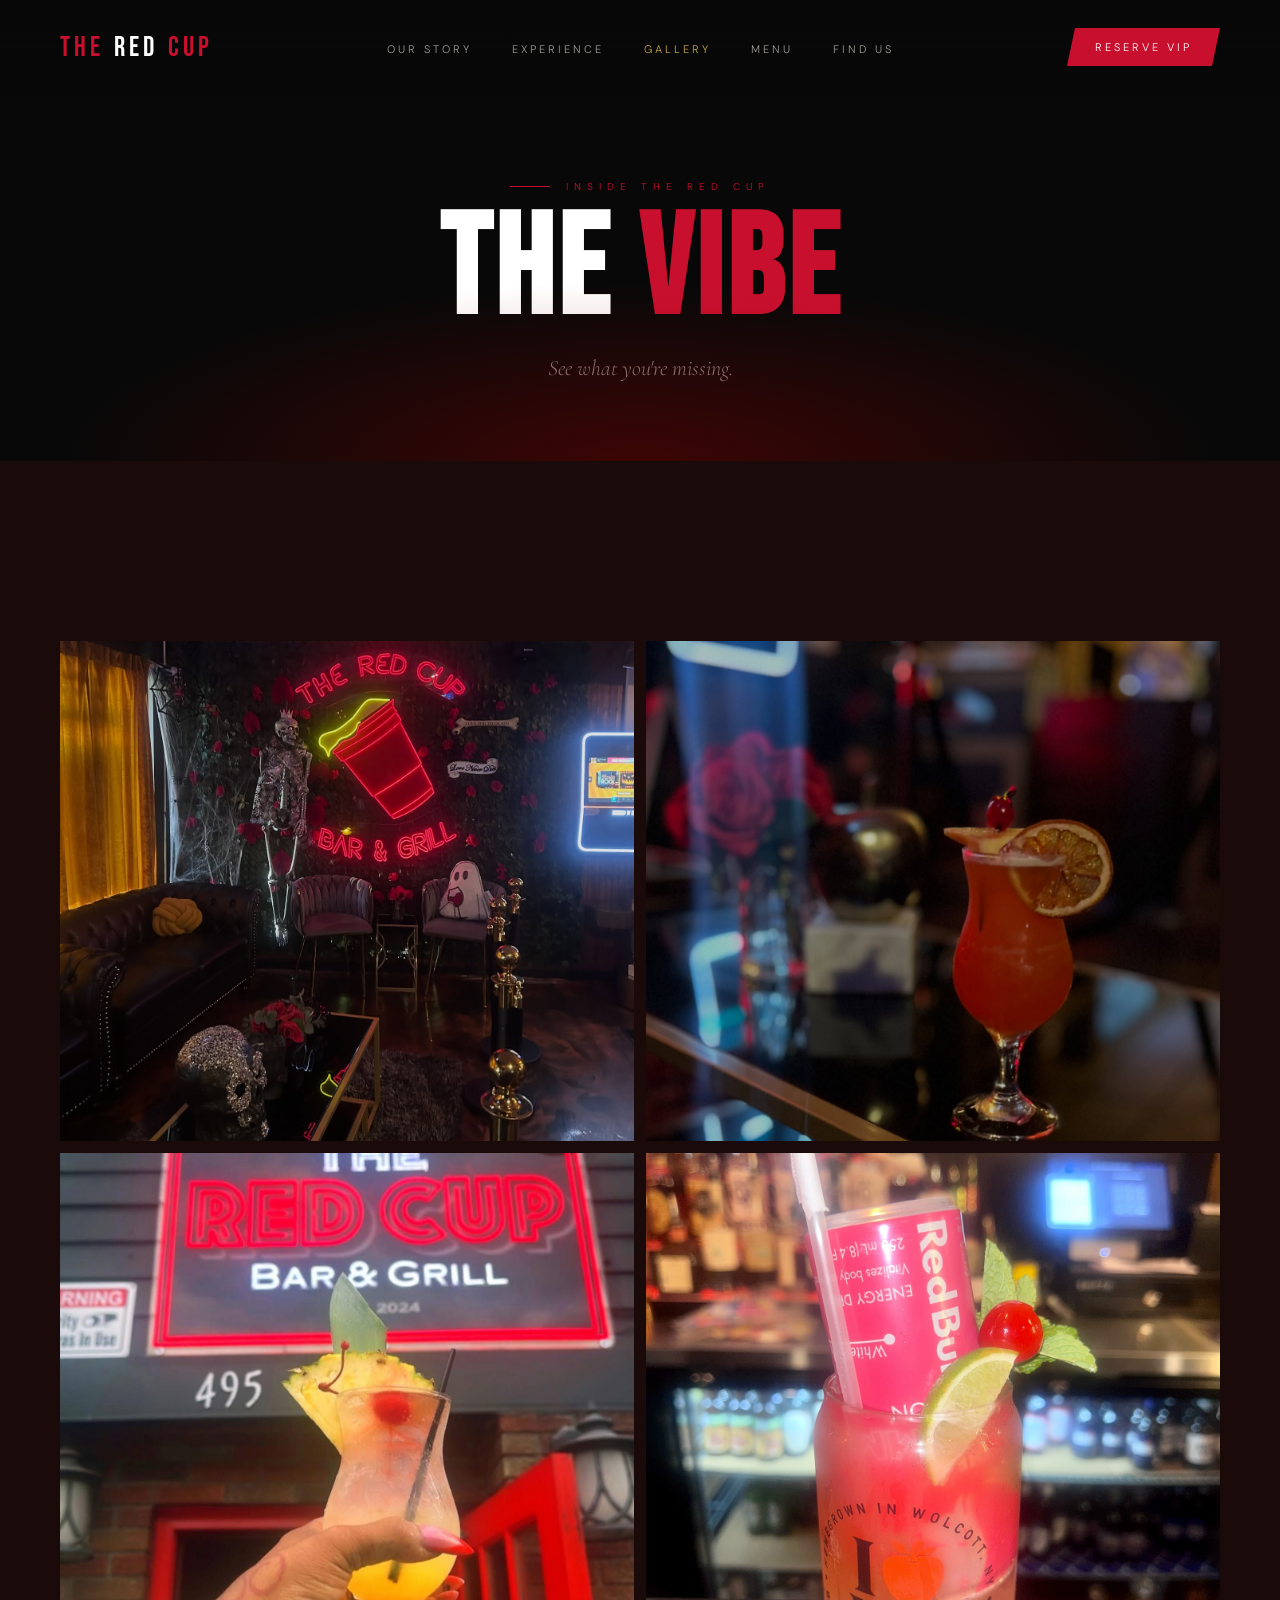
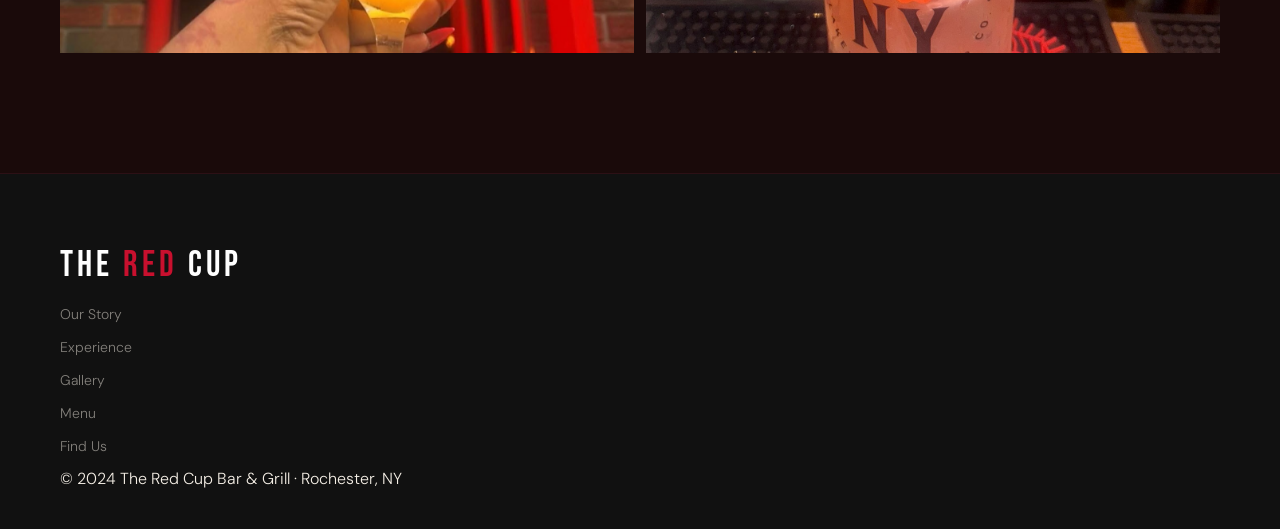
==== gallery.html @ a8fda17f "Move gallery to its own page (gallery.html) Removes gallery section from homepage, creates gallery.h" ====
<!DOCTYPE html>
<html lang="en">
<head>
  <meta charset="UTF-8" />
  <meta name="viewport" content="width=device-width, initial-scale=1.0"/>
  <title>The Red Cup — Gallery</title>
  <link rel="preconnect" href="https://fonts.googleapis.com">
  <link rel="preconnect" href="https://fonts.gstatic.com" crossorigin>
  <link href="https://fonts.googleapis.com/css2?family=Playfair+Display:ital,wght@0,400;0,700;0,900;1,400;1,700&family=Cormorant+Garamond:ital,wght@0,300;0,400;0,600;1,300;1,400&family=Bebas+Neue&family=DM+Sans:wght@300;400;500&display=swap" rel="stylesheet">
  <link rel="stylesheet" href="styles.css">
</head>
<body>

  <!-- NAV -->
  <nav id="navbar">
    <a href="index.html" class="nav-logo"><span>THE</span> RED <span>CUP</span></a>
    <ul class="nav-links">
      <li><a href="index.html#about">Our Story</a></li>
      <li><a href="index.html#experience">Experience</a></li>
      <li><a href="gallery.html" class="active">Gallery</a></li>
      <li><a href="menu.html">Menu</a></li>
      <li><a href="index.html#location">Find Us</a></li>
    </ul>
    <a href="#" class="nav-cta" onclick="openModal(); return false;">Reserve VIP</a>
  </nav>

  <!-- GALLERY HERO -->
  <section class="menu-page-hero">
    <p class="section-label" style="justify-content:center; margin-bottom:16px;">Inside The Red Cup</p>
    <h1 class="menu-page-title">THE <span>VIBE</span></h1>
    <p class="menu-page-sub">See what you're missing.</p>
  </section>

  <!-- GALLERY -->
  <section class="section gallery-section">
    <div class="gallery-inner">
      <div class="collage">
        <div><img src="redcup1.jpg" alt="The Red Cup interior"></div>
        <div><img src="redcup 2.jpg" alt="Signature cocktail"></div>
        <div><img src="redcup3.jpg" alt="The Red Cup outside"></div>
        <div><img src="redcup4.jpg" alt="Signature drink"></div>
      </div>
    </div>
  </section>

  <!-- FOOTER -->
  <footer class="footer">
    <div class="footer-inner">
      <div class="footer-logo">THE <span>RED</span> CUP</div>
      <ul class="footer-links">
        <li><a href="index.html#about">Our Story</a></li>
        <li><a href="index.html#experience">Experience</a></li>
        <li><a href="gallery.html">Gallery</a></li>
        <li><a href="menu.html">Menu</a></li>
        <li><a href="index.html#location">Find Us</a></li>
      </ul>
      <p class="footer-copy">© 2024 The Red Cup Bar & Grill · Rochester, NY</p>
    </div>
  </footer>

  <script src="script.js"></script>
</body>
</html>
---- styles.css ----
/* =============================================
   THE RED CUP — styles.css
   ============================================= */

:root {
  --red: #C8102E;
  --red-deep: #8B0000;
  --red-glow: #FF2244;
  --gold: #C9A84C;
  --gold-light: #F0D080;
  --cream: #F5EFE6;
  --black: #080808;
  --charcoal: #111111;
  --dark: #1A0A0A;
  --muted: #6B5555;
  --white: #FFFFFF;
}

*, *::before, *::after { margin: 0; padding: 0; box-sizing: border-box; }
html { scroll-behavior: smooth; }

body {
  background: var(--black);
  color: var(--cream);
  font-family: 'DM Sans', sans-serif;
  font-weight: 300;
  overflow-x: hidden;
  cursor: auto;
}

/* ── NAV ── */
nav {
  position: fixed; top: 0; left: 0; right: 0; z-index: 100;
  display: flex; align-items: center; justify-content: space-between;
  padding: 28px 60px;
  background: linear-gradient(to bottom, rgba(8,8,8,0.95), transparent);
  transition: padding 0.4s, background 0.4s;
}
nav.scrolled {
  padding: 18px 60px;
  background: rgba(8,8,8,0.97);
  border-bottom: 1px solid rgba(200,16,46,0.15);
  backdrop-filter: blur(12px);
}
.nav-logo {
  font-family: 'Bebas Neue', sans-serif;
  font-size: 28px; letter-spacing: 4px;
  color: var(--white); text-decoration: none;
  display: flex; align-items: center; gap: 10px;
}
.nav-logo span { color: var(--red); }
.nav-links { display: flex; gap: 40px; list-style: none; }
.nav-links a {
  font-family: 'DM Sans', sans-serif;
  font-size: 11px; letter-spacing: 3px; text-transform: uppercase;
  color: rgba(245,239,230,0.65);
  text-decoration: none; transition: color 0.3s;
}
.nav-links a:hover,
.nav-links a.active { color: var(--gold); }
.nav-cta {
  background: var(--red); color: white;
  font-family: 'DM Sans', sans-serif;
  font-size: 11px; letter-spacing: 3px; text-transform: uppercase;
  padding: 12px 28px; border: none; cursor: pointer; text-decoration: none;
  transition: background 0.3s, box-shadow 0.3s;
  clip-path: polygon(8px 0%, 100% 0%, calc(100% - 8px) 100%, 0% 100%);
}
.nav-cta:hover {
  background: var(--red-glow);
  box-shadow: 0 0 30px rgba(200,16,46,0.5);
}

/* ── BUTTONS ── */
.btn-primary {
  background: var(--red); color: white;
  font-family: 'DM Sans', sans-serif;
  font-size: 11px; letter-spacing: 4px; text-transform: uppercase;
  padding: 18px 48px; border: none; cursor: pointer; text-decoration: none;
  display: inline-block; transition: all 0.3s;
  clip-path: polygon(10px 0%, 100% 0%, calc(100% - 10px) 100%, 0% 100%);
  position: relative; overflow: hidden;
}
.btn-primary::before {
  content: '';
  position: absolute; inset: 0;
  background: linear-gradient(135deg, transparent 40%, rgba(255,255,255,0.15) 50%, transparent 60%);
  transform: translateX(-100%); transition: transform 0.5s;
}
.btn-primary:hover::before { transform: translateX(100%); }
.btn-primary:hover {
  background: var(--red-glow);
  box-shadow: 0 0 40px rgba(200,16,46,0.6), 0 0 80px rgba(200,16,46,0.2);
}
.btn-outline {
  background: transparent; color: var(--cream);
  font-family: 'DM Sans', sans-serif;
  font-size: 11px; letter-spacing: 4px; text-transform: uppercase;
  padding: 17px 48px; border: 1px solid rgba(245,239,230,0.3);
  cursor: pointer; text-decoration: none; display: inline-block;
  transition: all 0.3s;
  clip-path: polygon(10px 0%, 100% 0%, calc(100% - 10px) 100%, 0% 100%);
}
.btn-outline:hover { border-color: var(--gold); color: var(--gold); }

/* ── SECTION BASE ── */
.section { padding: 120px 60px; position: relative; }

.section-label {
  font-size: 10px; letter-spacing: 6px; text-transform: uppercase;
  color: var(--red); margin-bottom: 20px;
  display: flex; align-items: center; gap: 16px;
}
.section-label::before {
  content: ''; display: block;
  width: 40px; height: 1px; background: var(--red);
}
.section-header { text-align: center; margin-bottom: 70px; }
.section-title {
  font-family: 'Bebas Neue', sans-serif;
  font-size: clamp(48px, 6vw, 80px);
  letter-spacing: 3px; color: var(--white);
}
.section-title span { color: var(--red); }
.section-sub {
  font-family: 'Cormorant Garamond', serif;
  font-size: 18px; font-style: italic;
  color: rgba(245,239,230,0.5); margin-top: 12px;
}

/* ── VIBE STRIP ── */
.vibe-strip { background: var(--red); padding: 16px 0; overflow: hidden; }
.vibe-strip-inner {
  display: flex; gap: 60px;
  animation: marquee 20s linear infinite;
  width: max-content;
}
@keyframes marquee {
  from { transform: translateX(0); }
  to   { transform: translateX(-50%); }
}
.vibe-strip-item {
  font-family: 'Bebas Neue', sans-serif;
  font-size: 14px; letter-spacing: 4px;
  color: rgba(255,255,255,0.9); white-space: nowrap;
  display: flex; align-items: center; gap: 24px;
}
.vibe-strip-item::before { content: '✦'; color: rgba(255,255,255,0.4); font-size: 10px; }

/* ── HERO ── */
.hero {
  position: relative; height: 100vh; min-height: 700px;
  display: flex; align-items: center; justify-content: center;
  overflow: hidden; background: var(--black);
}
.hero-bg {
  position: absolute; inset: 0;
  background:
    radial-gradient(ellipse 80% 60% at 50% 110%, rgba(139,0,0,0.45) 0%, transparent 65%),
    radial-gradient(ellipse 40% 40% at 80% 20%, rgba(200,16,46,0.08) 0%, transparent 60%),
    radial-gradient(ellipse 60% 80% at 20% 80%, rgba(200,16,46,0.06) 0%, transparent 60%);
}
.hero-grain {
  position: absolute; inset: 0;
  background-image: url("data:image/svg+xml,%3Csvg viewBox='0 0 256 256' xmlns='http://www.w3.org/2000/svg'%3E%3Cfilter id='noise'%3E%3CfeTurbulence type='fractalNoise' baseFrequency='0.9' numOctaves='4' stitchTiles='stitch'/%3E%3C/filter%3E%3Crect width='100%25' height='100%25' filter='url(%23noise)' opacity='0.04'/%3E%3C/svg%3E");
  opacity: 0.4; pointer-events: none;
}
.hero-lines {
  position: absolute; inset: 0; pointer-events: none;
  background-image: repeating-linear-gradient(
    0deg, transparent, transparent 60px,
    rgba(200,16,46,0.03) 60px, rgba(200,16,46,0.03) 61px
  );
}
.hero-content {
  position: relative; z-index: 2; text-align: center; padding: 0 20px;
  animation: heroFadeIn 1.6s ease forwards;
}
@keyframes heroFadeIn {
  from { opacity: 0; transform: translateY(30px); }
  to   { opacity: 1; transform: translateY(0); }
}
.hero-eyebrow {
  font-family: 'DM Sans', sans-serif;
  font-size: 11px; letter-spacing: 6px; text-transform: uppercase;
  color: var(--gold); margin-bottom: 24px;
  animation: fadeSlideUp 1s ease 0.3s both;
}
@keyframes fadeSlideUp {
  from { opacity: 0; transform: translateY(20px); }
  to   { opacity: 1; transform: translateY(0); }
}
.hero-title {
  font-family: 'Bebas Neue', sans-serif;
  font-size: clamp(90px, 16vw, 200px);
  letter-spacing: 2px; line-height: 0.88; color: var(--white);
  animation: fadeSlideUp 1s ease 0.5s both;
}
.hero-title .red-word { color: var(--red); }
.hero-subtitle {
  font-family: 'Cormorant Garamond', serif;
  font-size: clamp(16px, 2.5vw, 22px);
  font-style: italic; font-weight: 300;
  color: rgba(245,239,230,0.6); margin-top: 28px; letter-spacing: 1px;
  animation: fadeSlideUp 1s ease 0.7s both;
}
.hero-ctas {
  display: flex; gap: 20px; justify-content: center; align-items: center;
  margin-top: 52px; animation: fadeSlideUp 1s ease 0.9s both;
}
.hero-scroll-hint {
  position: absolute; bottom: 40px; left: 50%; transform: translateX(-50%);
  display: flex; flex-direction: column; align-items: center; gap: 10px;
  animation: fadeSlideUp 1s ease 1.2s both;
}
.scroll-line {
  width: 1px; height: 60px;
  background: linear-gradient(to bottom, rgba(200,16,46,0.8), transparent);
  animation: scrollPulse 2s ease-in-out infinite;
}
@keyframes scrollPulse {
  0%, 100% { opacity: 0.4; transform: scaleY(1); }
  50%       { opacity: 1;   transform: scaleY(1.2); }
}
.scroll-text { font-size: 9px; letter-spacing: 4px; text-transform: uppercase; color: rgba(200,16,46,0.7); }
.glow-pulse { animation: glowPulse 4s ease-in-out infinite; }
@keyframes glowPulse {
  0%, 100% { text-shadow: none; }
  50%       { text-shadow: 0 0 40px rgba(200,16,46,0.8), 0 0 80px rgba(200,16,46,0.3); }
}

/* ── ABOUT ── */
.about {
  display: grid; grid-template-columns: 1fr 1fr;
  gap: 80px; align-items: center;
  max-width: 1200px; margin: 0 auto;
}
.about-heading {
  font-family: 'Playfair Display', serif;
  font-size: clamp(40px, 5vw, 62px); line-height: 1.1; font-weight: 400;
  color: var(--white); margin-bottom: 28px;
}
.about-heading em { font-style: italic; color: var(--gold); }
.about-body {
  font-family: 'Cormorant Garamond', serif;
  font-size: 20px; line-height: 1.75;
  color: rgba(245,239,230,0.7); font-weight: 300; margin-bottom: 20px;
}
.about-card {
  background: var(--dark); border: 1px solid rgba(200,16,46,0.2);
  padding: 60px 40px; position: relative; overflow: hidden;
}
.about-card::before {
  content: ''; position: absolute; top: 0; left: 0;
  width: 3px; height: 100%;
  background: linear-gradient(to bottom, var(--red), transparent);
}
.about-card::after {
  content: ''; position: absolute; bottom: 0; right: 0;
  width: 100px; height: 100px;
  background: radial-gradient(circle, rgba(200,16,46,0.15), transparent);
}
.big-quote {
  font-family: 'Playfair Display', serif;
  font-size: 120px; line-height: 1;
  color: rgba(200,16,46,0.12);
  position: absolute; top: 10px; right: 20px;
}
.about-quote-text {
  font-family: 'Cormorant Garamond', serif;
  font-size: 26px; font-style: italic; line-height: 1.6;
  color: var(--cream); position: relative; z-index: 1; margin-bottom: 28px;
}
.about-quote-attr { font-size: 11px; letter-spacing: 3px; text-transform: uppercase; color: var(--gold); }
.about-stats { display: flex; gap: 40px; margin-top: 50px; }
.stat { text-align: center; }
.stat-num { font-family: 'Bebas Neue', sans-serif; font-size: 52px; color: var(--red); line-height: 1; }
.stat-label { font-size: 10px; letter-spacing: 3px; text-transform: uppercase; color: rgba(245,239,230,0.45); margin-top: 6px; }

/* ── EXPERIENCES ── */
.experiences { background: var(--dark); }
.experiences-inner { max-width: 1200px; margin: 0 auto; }
.exp-grid { display: grid; grid-template-columns: repeat(3, 1fr); gap: 2px; }
.exp-card {
  position: relative; padding: 50px 36px;
  background: rgba(255,255,255,0.02); border: 1px solid rgba(200,16,46,0.08);
  overflow: hidden; transition: background 0.4s, border-color 0.4s;
}
.exp-card:hover { background: rgba(200,16,46,0.06); border-color: rgba(200,16,46,0.3); }
.exp-card::before {
  content: ''; position: absolute; top: 0; left: 0; right: 0; height: 2px;
  background: linear-gradient(90deg, transparent, var(--red), transparent);
  transform: scaleX(0); transition: transform 0.5s;
}
.exp-card:hover::before { transform: scaleX(1); }
.exp-icon { font-size: 36px; margin-bottom: 24px; display: block; }
.exp-title { font-family: 'Playfair Display', serif; font-size: 26px; font-weight: 700; color: var(--white); margin-bottom: 14px; }
.exp-desc { font-family: 'Cormorant Garamond', serif; font-size: 18px; line-height: 1.7; color: rgba(245,239,230,0.6); font-weight: 300; }
.exp-tag {
  display: inline-block; margin-top: 20px;
  font-size: 10px; letter-spacing: 3px; text-transform: uppercase;
  color: var(--gold); border: 1px solid rgba(201,168,76,0.3); padding: 6px 14px;
}

/* ── VIP ── */
.vip-section { position: relative; overflow: hidden; background: var(--black); padding: 140px 60px; }
.vip-section::before {
  content: ''; position: absolute; inset: 0;
  background: radial-gradient(ellipse 70% 70% at 50% 50%, rgba(139,0,0,0.3) 0%, transparent 70%);
}
.vip-inner { position: relative; z-index: 2; max-width: 800px; margin: 0 auto; text-align: center; }
.vip-badge {
  display: inline-block;
  background: linear-gradient(135deg, var(--gold), var(--gold-light), var(--gold));
  color: var(--black); font-family: 'Bebas Neue', sans-serif;
  font-size: 12px; letter-spacing: 5px; padding: 8px 24px; margin-bottom: 36px;
}
.vip-title { font-family: 'Playfair Display', serif; font-size: clamp(46px, 6vw, 72px); line-height: 1.1; font-weight: 900; color: var(--white); margin-bottom: 24px; }
.vip-title em { font-style: italic; color: var(--gold); }
.vip-body { font-family: 'Cormorant Garamond', serif; font-size: 20px; line-height: 1.75; color: rgba(245,239,230,0.65); margin-bottom: 50px; }
.vip-perks { display: grid; grid-template-columns: repeat(2, 1fr); gap: 16px; margin-bottom: 52px; text-align: left; }
.vip-perk { display: flex; align-items: center; gap: 14px; padding: 16px 20px; background: rgba(200,16,46,0.06); border: 1px solid rgba(200,16,46,0.15); }
.vip-perk-dot { width: 6px; height: 6px; background: var(--red); border-radius: 50%; flex-shrink: 0; }
.vip-perk-text { font-size: 13px; letter-spacing: 1px; color: rgba(245,239,230,0.75); }

/* ── REVIEWS ── */
.reviews { background: var(--charcoal); }
.reviews-inner { max-width: 1100px; margin: 0 auto; }
.reviews-grid { display: grid; grid-template-columns: repeat(3, 1fr); gap: 24px; }
.review-card {
  background: var(--dark); padding: 36px 30px;
  border: 1px solid rgba(200,16,46,0.1); position: relative;
  transition: transform 0.3s, box-shadow 0.3s;
}
.review-card:hover { transform: translateY(-4px); box-shadow: 0 20px 60px rgba(200,16,46,0.12); }
.review-stars { color: var(--gold); font-size: 14px; letter-spacing: 2px; margin-bottom: 18px; }
.review-text { font-family: 'Cormorant Garamond', serif; font-size: 18px; font-style: italic; line-height: 1.7; color: rgba(245,239,230,0.8); margin-bottom: 24px; }
.review-author { font-size: 11px; letter-spacing: 2px; text-transform: uppercase; color: var(--gold); }
.review-card .quote-mark { position: absolute; top: 16px; right: 20px; font-family: 'Playfair Display', serif; font-size: 80px; line-height: 1; color: rgba(200,16,46,0.08); }

/* ── EVENTS ── */
.gallery-section { background: var(--dark); }
.gallery-inner { max-width: 1200px; margin: 0 auto; }
.collage {
  display: grid;
  grid-template-columns: 1fr 1fr;
  gap: 12px;
  margin-top: 60px;
}
.collage > div { overflow: hidden; }
.collage img {
  width: 100%;
  height: 500px;
  object-fit: cover;
  object-position: center;
  display: block;
  transition: transform 0.4s ease;
}
.collage > div:hover img { transform: scale(1.04); }
@media (max-width: 700px) {
  .collage { grid-template-columns: 1fr; }
  .collage img { height: 300px; }
}

/* ── LOCATION ── */
.location-section { background: var(--black); padding: 120px 60px; }
.location-inner { max-width: 1200px; margin: 0 auto; display: grid; grid-template-columns: 1fr 1fr; gap: 80px; align-items: start; }
.location-info-item { display: flex; gap: 20px; align-items: flex-start; margin-bottom: 36px; }
.location-info-icon { width: 44px; height: 44px; background: rgba(200,16,46,0.12); border: 1px solid rgba(200,16,46,0.25); display: flex; align-items: center; justify-content: center; font-size: 18px; flex-shrink: 0; }
.location-info-label { font-size: 10px; letter-spacing: 3px; text-transform: uppercase; color: var(--red); margin-bottom: 6px; }
.location-info-val { font-family: 'Cormorant Garamond', serif; font-size: 20px; color: rgba(245,239,230,0.8); }
.map-embed-wrapper { position: relative; overflow: hidden; border: 1px solid rgba(200,16,46,0.2); }
.map-embed-wrapper iframe { display: block; }
.map-overlay-label { position: absolute; bottom: 0; left: 0; right: 0; background: rgba(8,8,8,0.88); backdrop-filter: blur(8px); padding: 14px 20px; display: flex; align-items: center; gap: 12px; font-size: 13px; letter-spacing: 1px; color: rgba(245,239,230,0.7); border-top: 1px solid rgba(200,16,46,0.2); }
.map-directions-btn { margin-left: auto; font-size: 11px; letter-spacing: 2px; text-transform: uppercase; color: var(--red); text-decoration: none; padding: 6px 16px; border: 1px solid rgba(200,16,46,0.4); transition: background 0.3s, color 0.3s; }
.map-directions-btn:hover { background: var(--red); color: white; }

/* ── FOOD MENU PAGE ── */
.menu-page-hero {
  position: relative; padding: 180px 60px 80px;
  background: var(--black); overflow: hidden; text-align: center;
}
.menu-page-hero::before {
  content: ''; position: absolute; inset: 0;
  background: radial-gradient(ellipse 70% 60% at 50% 100%, rgba(139,0,0,0.4) 0%, transparent 65%);
}
.menu-page-hero-content { position: relative; z-index: 2; }
.menu-page-title {
  font-family: 'Bebas Neue', sans-serif;
  font-size: clamp(70px, 12vw, 140px); letter-spacing: 4px; line-height: 0.9;
  color: var(--white);
}
.menu-page-title span { color: var(--red); }
.menu-page-sub {
  font-family: 'Cormorant Garamond', serif;
  font-size: 22px; font-style: italic;
  color: rgba(245,239,230,0.55); margin-top: 20px;
}
.food-category { margin-bottom: 56px; }
.food-cat-label { display: flex; align-items: center; gap: 20px; margin-bottom: 28px; }
.food-cat-line { flex: 1; height: 1px; background: rgba(200,16,46,0.2); }
.food-cat-title { font-family: 'Bebas Neue', sans-serif; font-size: 18px; letter-spacing: 5px; color: var(--red); white-space: nowrap; }
.food-grid { display: grid; grid-template-columns: repeat(3, 1fr); gap: 12px; }
.food-card {
  background: rgba(255,255,255,0.025); border: 1px solid rgba(200,16,46,0.1);
  padding: 22px 24px; transition: background 0.3s, border-color 0.3s, transform 0.2s;
}
.food-card:hover { background: rgba(200,16,46,0.07); border-color: rgba(200,16,46,0.3); transform: translateY(-2px); }
.food-card-top { display: flex; justify-content: space-between; align-items: baseline; gap: 12px; margin-bottom: 8px; }
.food-name { font-family: 'Playfair Display', serif; font-size: 18px; font-weight: 700; color: var(--white); }
.food-price { font-family: 'Bebas Neue', sans-serif; font-size: 22px; color: var(--red); white-space: nowrap; }
.food-detail { font-family: 'Cormorant Garamond', serif; font-size: 15px; font-style: italic; color: rgba(245,239,230,0.5); }
.food-card-wings { grid-column: 1 / -1; padding: 28px 32px; }
.food-card-sampler { background: rgba(200,16,46,0.07); border-color: rgba(200,16,46,0.25); }
.food-card-sampler .food-name { color: var(--gold); }
.wings-sauces { display: flex; flex-wrap: wrap; gap: 10px; margin-top: 4px; }
.sauce-tag { font-size: 11px; letter-spacing: 2px; text-transform: uppercase; padding: 6px 14px; border: 1px solid rgba(245,239,230,0.15); color: rgba(245,239,230,0.65); }
.sauce-tag-red { border-color: rgba(200,16,46,0.35); color: var(--red); }
.menu-notice { display: flex; align-items: flex-start; gap: 14px; margin-top: 48px; padding: 20px 24px; background: rgba(201,168,76,0.06); border: 1px solid rgba(201,168,76,0.2); border-left: 3px solid var(--gold); font-family: 'Cormorant Garamond', serif; font-size: 17px; font-style: italic; color: rgba(245,239,230,0.6); }
.menu-notice-icon { color: var(--gold); font-style: normal; font-size: 18px; flex-shrink: 0; }

/* ── FOOTER ── */
footer { background: var(--charcoal); border-top: 1px solid rgba(200,16,46,0.15); padding: 70px 60px 40px; }
.footer-inner { max-width: 1200px; margin: 0 auto; }
.footer-top { display: grid; grid-template-columns: 1.5fr 1fr 1fr 1fr; gap: 60px; padding-bottom: 50px; border-bottom: 1px solid rgba(255,255,255,0.06); }
.footer-logo { font-family: 'Bebas Neue', sans-serif; font-size: 36px; letter-spacing: 4px; color: var(--white); margin-bottom: 16px; }
.footer-logo span { color: var(--red); }
.footer-tagline { font-family: 'Cormorant Garamond', serif; font-size: 17px; font-style: italic; color: rgba(245,239,230,0.4); line-height: 1.6; }
.footer-col-title { font-size: 10px; letter-spacing: 4px; text-transform: uppercase; color: var(--gold); margin-bottom: 20px; }
.footer-links { list-style: none; }
.footer-links li { margin-bottom: 12px; }
.footer-links a { font-size: 14px; color: rgba(245,239,230,0.5); text-decoration: none; transition: color 0.3s; }
.footer-links a:hover { color: var(--cream); }
.footer-social { display: flex; gap: 14px; margin-top: 24px; }
.social-btn { width: 38px; height: 38px; background: rgba(200,16,46,0.1); border: 1px solid rgba(200,16,46,0.2); display: flex; align-items: center; justify-content: center; font-size: 15px; cursor: pointer; transition: all 0.3s; text-decoration: none; color: var(--cream); }
.social-btn:hover { background: var(--red); border-color: var(--red); }
.footer-bottom { display: flex; justify-content: space-between; align-items: center; padding-top: 30px; font-size: 11px; color: rgba(245,239,230,0.25); letter-spacing: 1px; }

/* ── BOOKING MODAL ── */
.modal-overlay { display: none; position: fixed; inset: 0; z-index: 1000; background: rgba(8,8,8,0.92); backdrop-filter: blur(8px); align-items: center; justify-content: center; }
.modal-overlay.open { display: flex; }
.modal { background: var(--dark); border: 1px solid rgba(200,16,46,0.25); padding: 60px 50px; width: 100%; max-width: 520px; position: relative; animation: modalIn 0.4s ease; }
@keyframes modalIn { from { opacity: 0; transform: scale(0.94) translateY(20px); } to { opacity: 1; transform: scale(1) translateY(0); } }
.modal-close { position: absolute; top: 20px; right: 24px; background: none; border: none; cursor: pointer; font-size: 22px; color: rgba(245,239,230,0.4); transition: color 0.3s; }
.modal-close:hover { color: var(--red); }
.modal-title { font-family: 'Playfair Display', serif; font-size: 36px; font-weight: 900; color: var(--white); margin-bottom: 8px; }
.modal-sub { font-family: 'Cormorant Garamond', serif; font-style: italic; font-size: 17px; color: rgba(245,239,230,0.5); margin-bottom: 36px; }
.form-group { margin-bottom: 20px; }
.form-label { font-size: 10px; letter-spacing: 3px; text-transform: uppercase; color: var(--red); margin-bottom: 8px; display: block; }
.form-input { width: 100%; padding: 14px 16px; background: rgba(255,255,255,0.04); border: 1px solid rgba(200,16,46,0.2); color: var(--cream); font-family: 'DM Sans', sans-serif; font-size: 14px; outline: none; transition: border-color 0.3s; }
.form-input:focus { border-color: var(--red); }
.form-row { display: grid; grid-template-columns: 1fr 1fr; gap: 16px; }
.form-submit { width: 100%; padding: 18px; background: var(--red); color: white; border: none; cursor: pointer; font-family: 'DM Sans', sans-serif; font-size: 11px; letter-spacing: 4px; text-transform: uppercase; margin-top: 12px; transition: background 0.3s, box-shadow 0.3s; }
.form-submit:hover { background: var(--red-glow); box-shadow: 0 0 30px rgba(200,16,46,0.5); }
select.form-input option { background: var(--dark); color: var(--cream); }

/* ── RESPONSIVE ── */
@media (max-width: 900px) {
  nav { padding: 20px 28px; }
  nav.scrolled { padding: 14px 28px; }
  .nav-links { display: none; }
  .section { padding: 80px 28px; }
  .menu-page-hero { padding: 140px 28px 60px; }
  .about { grid-template-columns: 1fr; gap: 48px; }
  .exp-grid { grid-template-columns: 1fr; }
  .reviews-grid { grid-template-columns: 1fr; }
  .vip-perks { grid-template-columns: 1fr; }
  .location-inner { grid-template-columns: 1fr; }
  .footer-top { grid-template-columns: 1fr 1fr; gap: 40px; }
  .hero-ctas { flex-direction: column; gap: 14px; }
  .event-row { grid-template-columns: 80px 1fr; }
  .event-badge { display: none; }
  .food-grid { grid-template-columns: 1fr 1fr; }
  .food-card-wings { grid-column: 1 / -1; }
}
@media (max-width: 600px) {
  .food-grid { grid-template-columns: 1fr; }
  .footer-top { grid-template-columns: 1fr; }
}
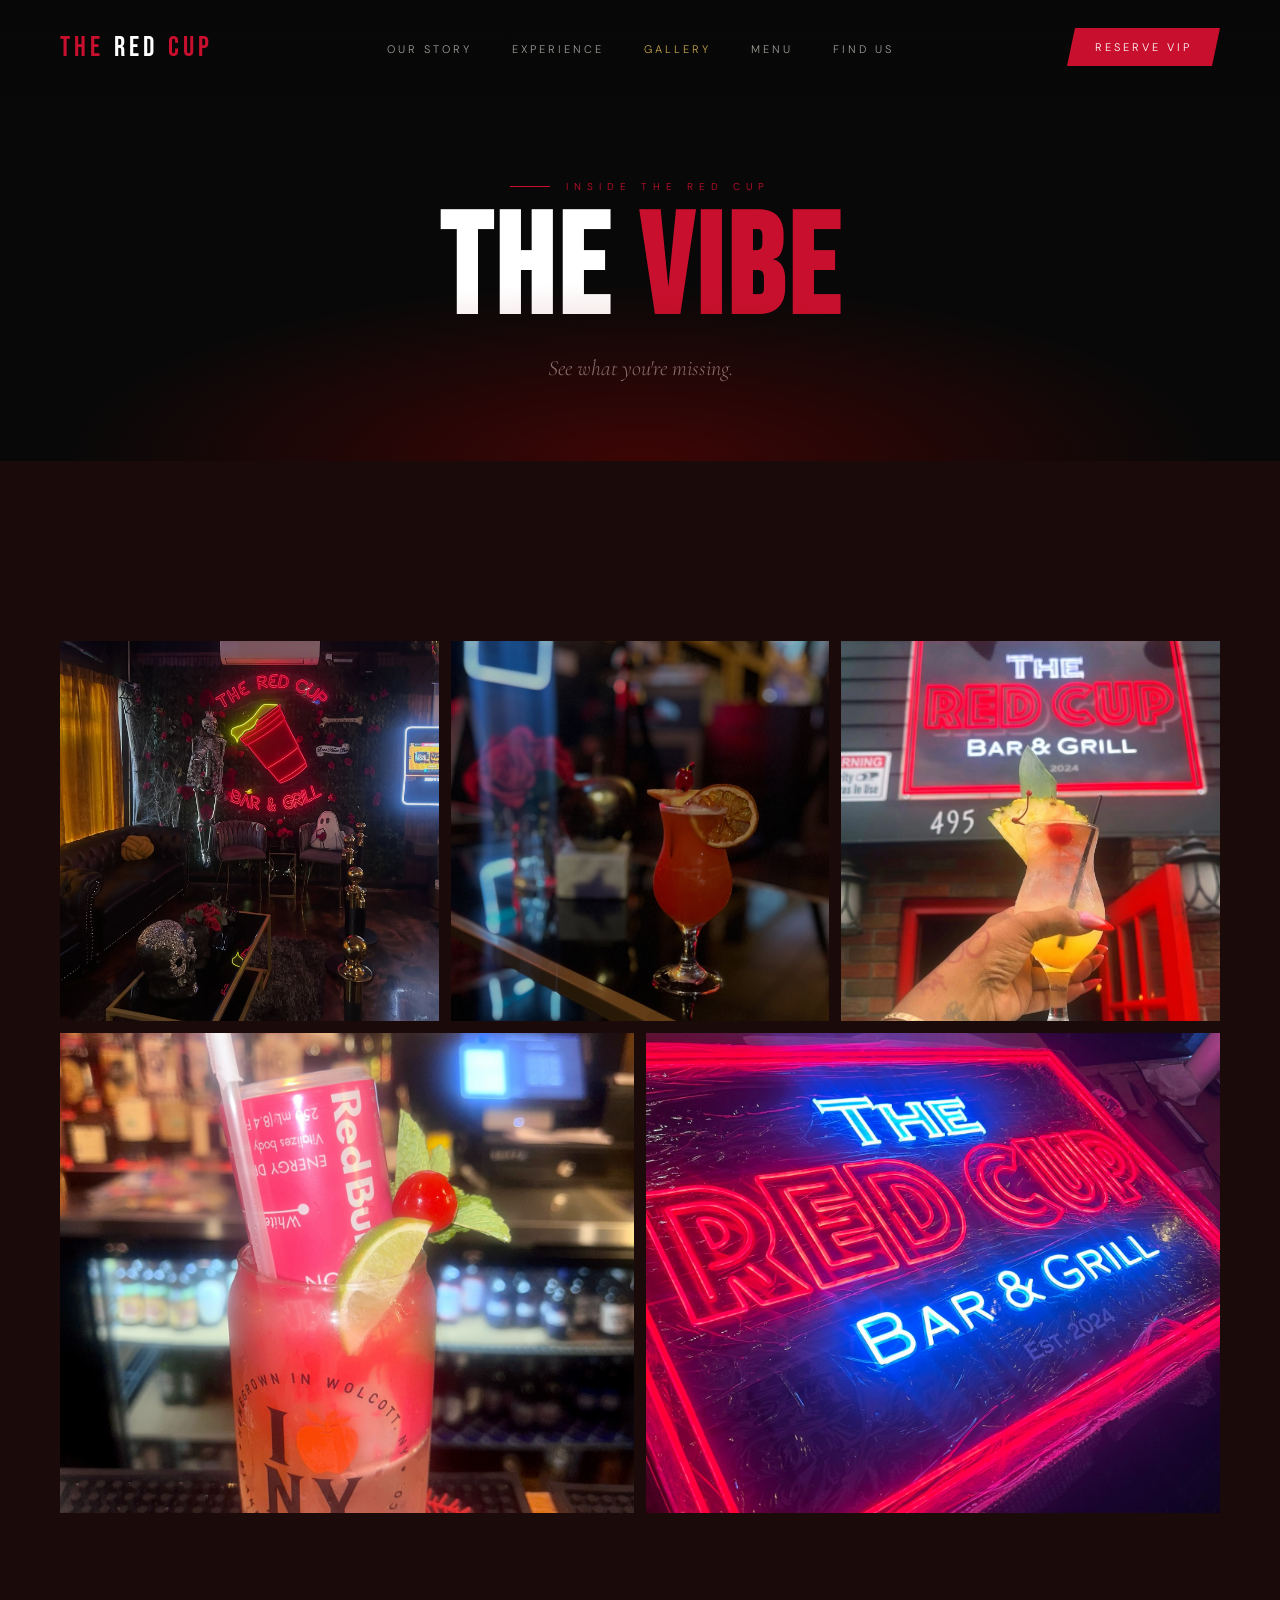
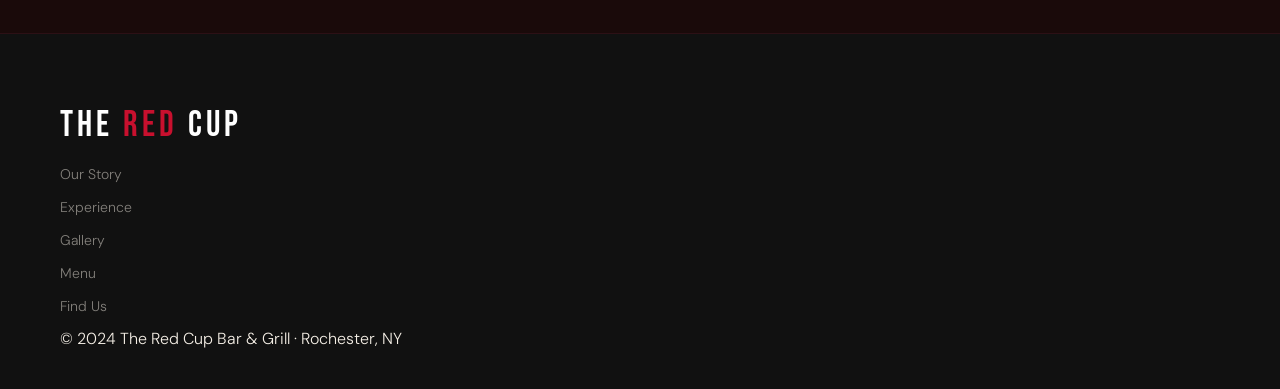
==== commit 910d5eae: "Add redcup5 to gallery, redesign layout as 3+2 rows 3 photos on top row, 2 on bottom row. Taller cel" ====
--- a/gallery.html
+++ b/gallery.html
@@ -22,7 +22,20 @@
       <li><a href="index.html#location">Find Us</a></li>
     </ul>
     <a href="#" class="nav-cta" onclick="openModal(); return false;">Reserve VIP</a>
+    <button class="nav-hamburger" id="hamburger" aria-label="Open menu">
+      <span></span><span></span><span></span>
+    </button>
   </nav>
+  <div class="nav-mobile-menu" id="mobileMenu">
+    <ul>
+      <li><a href="index.html#about" onclick="closeMobileMenu()">Our Story</a></li>
+      <li><a href="index.html#experience" onclick="closeMobileMenu()">Experience</a></li>
+      <li><a href="gallery.html" onclick="closeMobileMenu()">Gallery</a></li>
+      <li><a href="menu.html" onclick="closeMobileMenu()">Menu</a></li>
+      <li><a href="index.html#location" onclick="closeMobileMenu()">Find Us</a></li>
+      <li><a href="#" class="mobile-reserve" onclick="closeMobileMenu(); openModal(); return false;">Reserve VIP</a></li>
+    </ul>
+  </div>
 
   <!-- GALLERY HERO -->
   <section class="menu-page-hero">
@@ -35,10 +48,15 @@
   <section class="section gallery-section">
     <div class="gallery-inner">
       <div class="collage">
-        <div><img src="redcup1.jpg" alt="The Red Cup interior"></div>
-        <div><img src="redcup 2.jpg" alt="Signature cocktail"></div>
-        <div><img src="redcup3.jpg" alt="The Red Cup outside"></div>
-        <div><img src="redcup4.jpg" alt="Signature drink"></div>
+        <div class="collage-row-3">
+          <div><img src="redcup1.jpg" alt="The Red Cup interior"></div>
+          <div><img src="redcup 2.jpg" alt="Signature cocktail"></div>
+          <div><img src="redcup3.jpg" alt="The Red Cup outside"></div>
+        </div>
+        <div class="collage-row-2">
+          <div><img src="redcup4.jpg" alt="Signature drink"></div>
+          <div><img src="redcup5.jpg" alt="The Red Cup vibe"></div>
+        </div>
       </div>
     </div>
   </section>
--- a/styles.css
+++ b/styles.css
@@ -71,6 +71,47 @@
   box-shadow: 0 0 30px rgba(200,16,46,0.5);
 }
 
+/* ── MOBILE MENU (hamburger hidden on desktop) ── */
+.nav-hamburger { display: none; }
+.nav-mobile-menu { display: none; }
+
+@media (max-width: 768px) {
+  .nav-links, .nav-cta { display: none !important; }
+  nav { padding: 20px 24px; }
+  nav.scrolled { padding: 14px 24px; }
+  .nav-hamburger {
+    display: flex; flex-direction: column;
+    justify-content: center; gap: 5px;
+    background: none; border: none; cursor: pointer; padding: 4px;
+    z-index: 200;
+  }
+  .nav-hamburger span {
+    display: block; width: 24px; height: 2px;
+    background: var(--cream); border-radius: 2px;
+    transition: transform 0.3s, opacity 0.3s;
+  }
+  .nav-hamburger.open span:nth-child(1) { transform: translateY(7px) rotate(45deg); }
+  .nav-hamburger.open span:nth-child(2) { opacity: 0; }
+  .nav-hamburger.open span:nth-child(3) { transform: translateY(-7px) rotate(-45deg); }
+  .nav-mobile-menu.open {
+    display: flex; flex-direction: column;
+    align-items: center; justify-content: center;
+    position: fixed; inset: 0;
+    background: rgba(8,8,8,0.97);
+    z-index: 150;
+  }
+  .nav-mobile-menu ul { list-style: none; text-align: center; }
+  .nav-mobile-menu ul li { margin: 22px 0; }
+  .nav-mobile-menu ul li a {
+    font-family: 'Bebas Neue', sans-serif;
+    font-size: 34px; letter-spacing: 4px;
+    color: var(--cream); text-decoration: none;
+    transition: color 0.2s;
+  }
+  .nav-mobile-menu ul li a:hover { color: var(--red); }
+  .nav-mobile-menu .mobile-reserve { color: var(--red) !important; }
+}
+
 /* ── BUTTONS ── */
 .btn-primary {
   background: var(--red); color: white;
@@ -338,28 +379,26 @@
 .review-author { font-size: 11px; letter-spacing: 2px; text-transform: uppercase; color: var(--gold); }
 .review-card .quote-mark { position: absolute; top: 16px; right: 20px; font-family: 'Playfair Display', serif; font-size: 80px; line-height: 1; color: rgba(200,16,46,0.08); }
 
-/* ── EVENTS ── */
+/* ── GALLERY ── */
 .gallery-section { background: var(--dark); }
-.gallery-inner { max-width: 1200px; margin: 0 auto; }
-.collage {
-  display: grid;
-  grid-template-columns: 1fr 1fr;
-  gap: 12px;
-  margin-top: 60px;
-}
-.collage > div { overflow: hidden; }
+.gallery-inner { max-width: 1300px; margin: 0 auto; }
+.collage { display: flex; flex-direction: column; gap: 12px; margin-top: 60px; }
+.collage-row-3 { display: grid; grid-template-columns: 1fr 1fr 1fr; gap: 12px; }
+.collage-row-2 { display: grid; grid-template-columns: 1fr 1fr; gap: 12px; }
+.collage-row-3 > div,
+.collage-row-2 > div { overflow: hidden; }
 .collage img {
-  width: 100%;
-  height: 500px;
-  object-fit: cover;
-  object-position: center;
-  display: block;
+  width: 100%; height: auto; display: block;
+  object-fit: cover; object-position: center;
   transition: transform 0.4s ease;
 }
-.collage > div:hover img { transform: scale(1.04); }
-@media (max-width: 700px) {
-  .collage { grid-template-columns: 1fr; }
-  .collage img { height: 300px; }
+.collage-row-3 img { height: 380px; }
+.collage-row-2 img { height: 480px; }
+.collage-row-3 > div:hover img,
+.collage-row-2 > div:hover img { transform: scale(1.03); }
+@media (max-width: 768px) {
+  .collage-row-3, .collage-row-2 { grid-template-columns: 1fr; }
+  .collage-row-3 img, .collage-row-2 img { height: 280px; }
 }
 
 /* ── LOCATION ── */
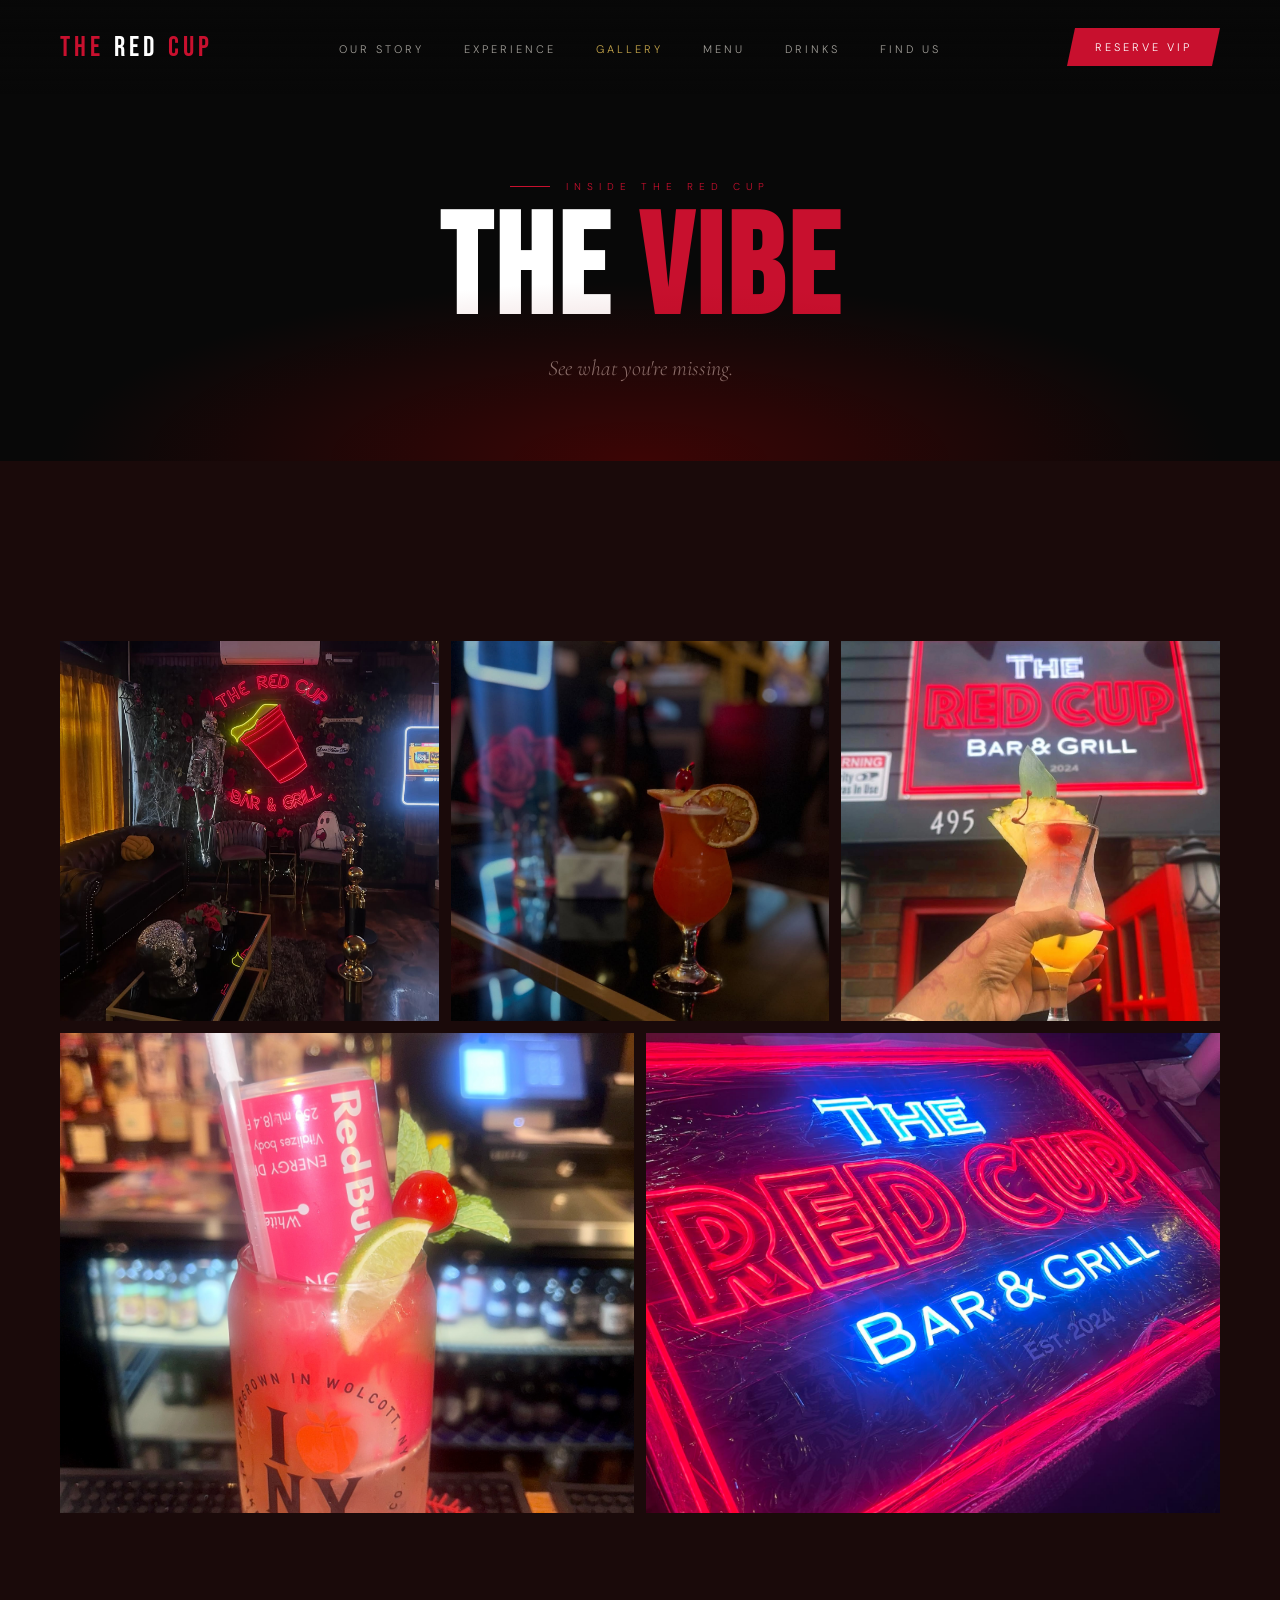
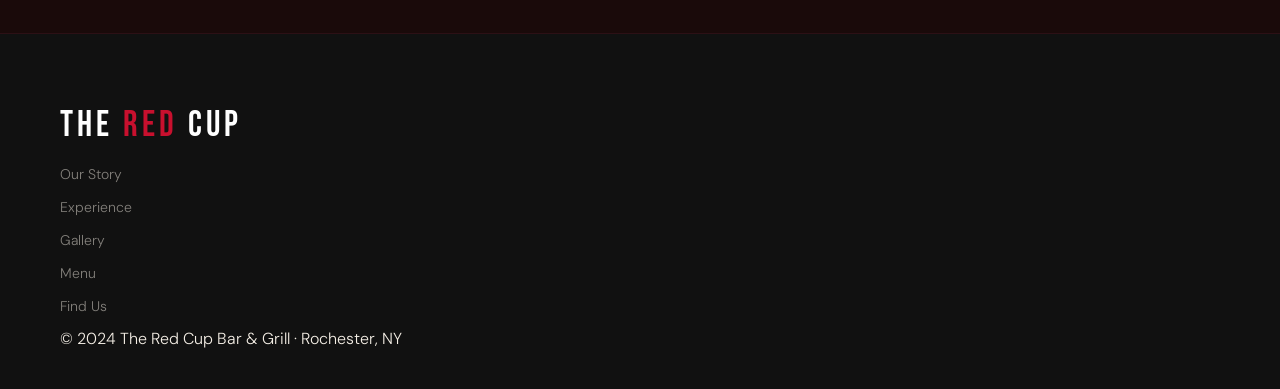
==== commit 34b8286d: "Add specialty drinks menu tab with all 15 cocktails Creates drinks.html with the full specialty drin" ====
--- a/gallery.html
+++ b/gallery.html
@@ -19,6 +19,7 @@
       <li><a href="index.html#experience">Experience</a></li>
       <li><a href="gallery.html" class="active">Gallery</a></li>
       <li><a href="menu.html">Menu</a></li>
+      <li><a href="drinks.html">Drinks</a></li>
       <li><a href="index.html#location">Find Us</a></li>
     </ul>
     <a href="#" class="nav-cta" onclick="openModal(); return false;">Reserve VIP</a>
@@ -32,6 +33,7 @@
       <li><a href="index.html#experience" onclick="closeMobileMenu()">Experience</a></li>
       <li><a href="gallery.html" onclick="closeMobileMenu()">Gallery</a></li>
       <li><a href="menu.html" onclick="closeMobileMenu()">Menu</a></li>
+      <li><a href="drinks.html" onclick="closeMobileMenu()">Drinks</a></li>
       <li><a href="index.html#location" onclick="closeMobileMenu()">Find Us</a></li>
       <li><a href="#" class="mobile-reserve" onclick="closeMobileMenu(); openModal(); return false;">Reserve VIP</a></li>
     </ul>
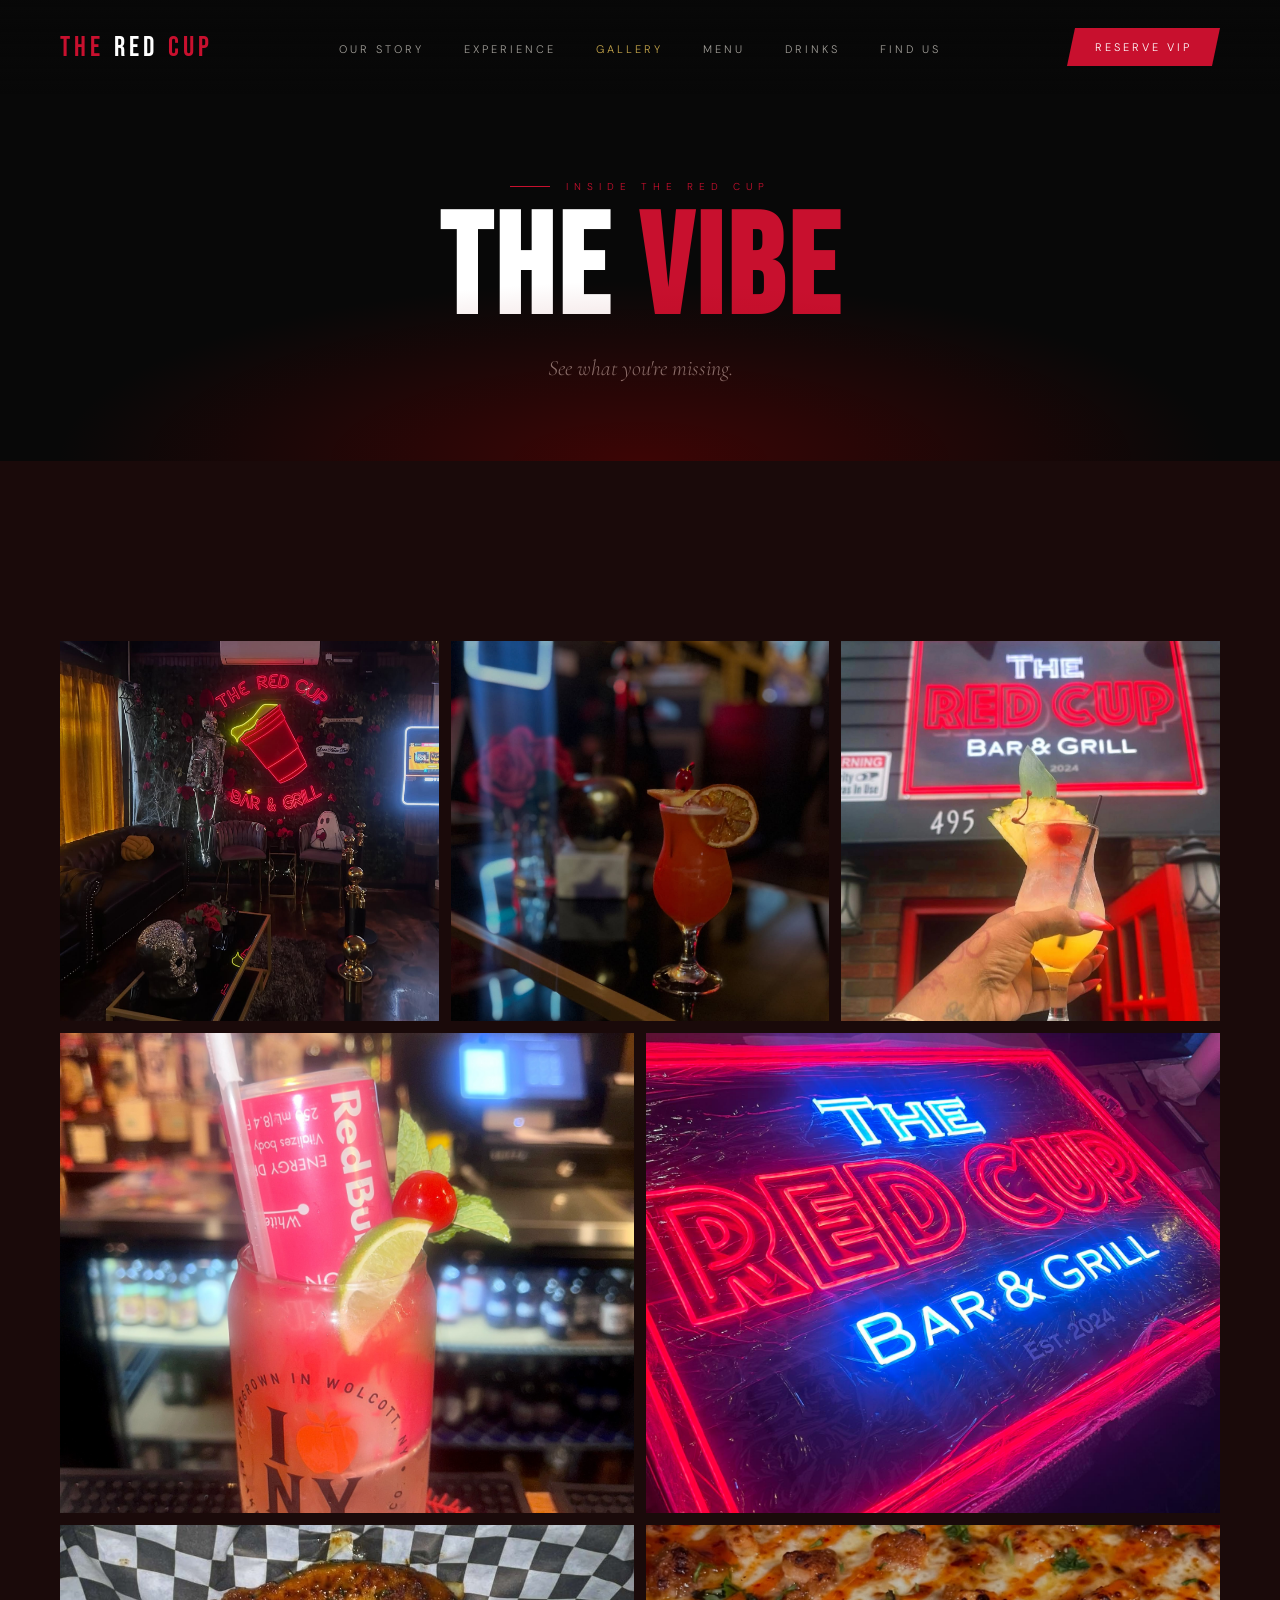
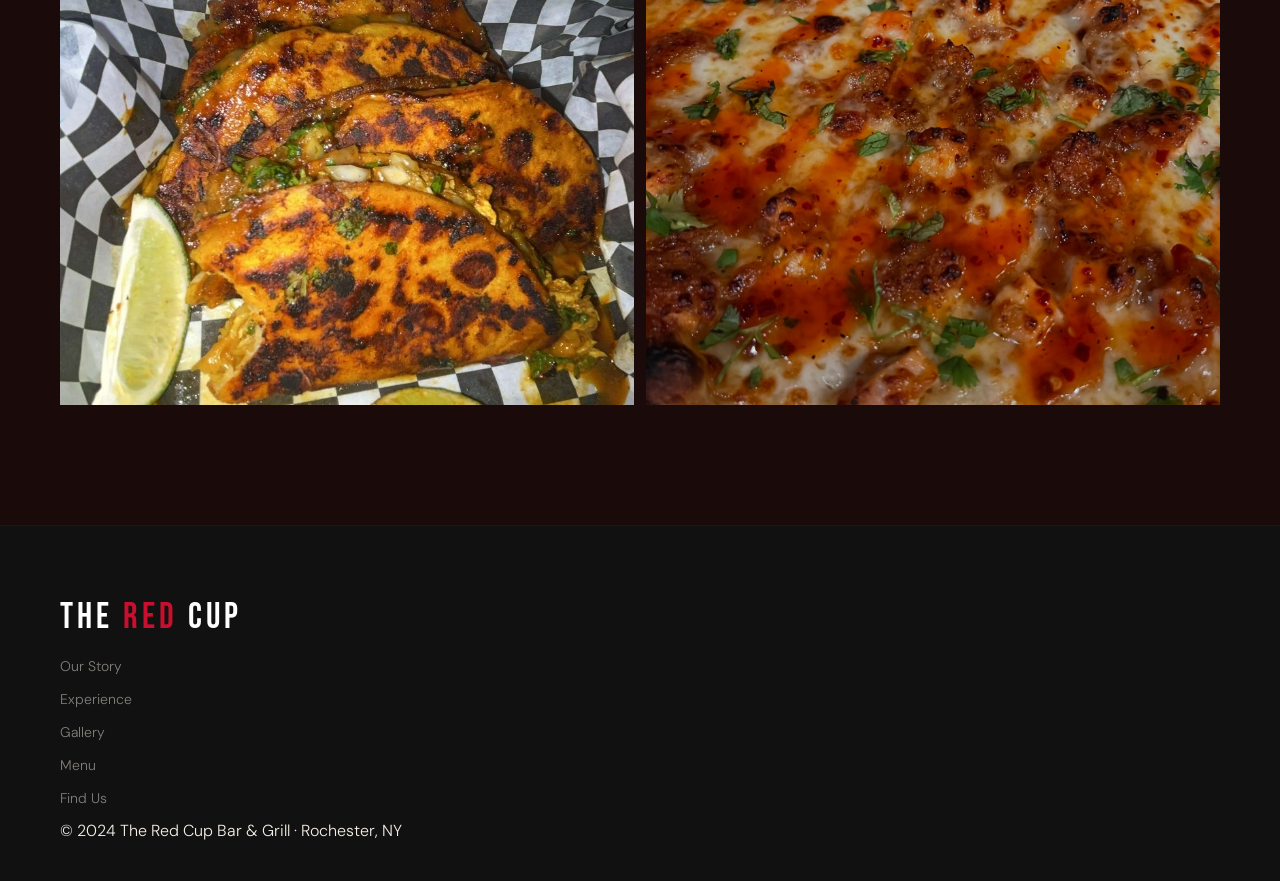
==== commit 350418ce: "Add birria tacos and pizza photos to gallery New food photos displayed as a side-by-side row below e" ====
--- a/gallery.html
+++ b/gallery.html
@@ -59,6 +59,10 @@
           <div><img src="redcup4.jpg" alt="Signature drink"></div>
           <div><img src="redcup5.jpg" alt="The Red Cup vibe"></div>
         </div>
+        <div class="collage-row-2">
+          <div><img src="Tacos.jpeg" alt="Birria Tacos"></div>
+          <div><img src="pizza.jpg" alt="The Red Cup Pizza"></div>
+        </div>
       </div>
     </div>
   </section>
--- a/styles.css
+++ b/styles.css
@@ -190,9 +190,9 @@
 
 /* ── HERO ── */
 .hero {
-  position: relative; height: 100vh; min-height: 700px;
+  position: relative; height: 110vh; min-height: 800px;
   display: flex; align-items: center; justify-content: center;
-  overflow: hidden; background: var(--black);
+  overflow: hidden; background: var(--black); padding-bottom: 48px;
 }
 .hero-bg {
   position: absolute; inset: 0;
@@ -214,7 +214,7 @@
   );
 }
 .hero-content {
-  position: relative; z-index: 2; text-align: center; padding: 0 20px;
+  position: relative; z-index: 2; text-align: center; padding: 80px 20px 0;
   animation: heroFadeIn 1.6s ease forwards;
 }
 @keyframes heroFadeIn {
@@ -516,3 +516,137 @@
   .food-grid { grid-template-columns: 1fr; }
   .footer-top { grid-template-columns: 1fr; }
 }
+
+/* ── ORDER / CART SYSTEM ── */
+.add-btn {
+  display: block; width: 100%; margin-top: 16px;
+  padding: 10px 16px; background: transparent;
+  border: 1px solid rgba(200,16,46,0.35); color: var(--red);
+  font-family: 'DM Sans', sans-serif; font-size: 11px;
+  letter-spacing: 2px; text-transform: uppercase;
+  cursor: pointer; transition: background 0.25s, color 0.25s;
+}
+.add-btn:hover { background: var(--red); color: white; }
+.add-btn-wings { flex-shrink: 0; width: auto; margin-top: 0; }
+
+.wings-order-row {
+  display: flex; align-items: center; gap: 14px; margin-top: 20px;
+  flex-wrap: wrap; padding-top: 20px;
+  border-top: 1px solid rgba(200,16,46,0.15);
+}
+.wings-sauce-sel { flex: 1; min-width: 180px; }
+.qty-ctrl {
+  display: flex; align-items: center; gap: 12px;
+  border: 1px solid rgba(200,16,46,0.25); padding: 8px 16px;
+}
+.qty-btn {
+  background: none; border: none; color: var(--red);
+  font-size: 20px; line-height: 1; cursor: pointer;
+  transition: color 0.2s; padding: 0;
+}
+.qty-btn:hover { color: var(--red-glow); }
+#wingsQty {
+  font-family: 'Bebas Neue', sans-serif; font-size: 22px;
+  color: var(--cream); min-width: 28px; text-align: center;
+}
+
+.cart-float {
+  position: fixed; bottom: 28px; right: 28px; z-index: 200;
+  display: none; align-items: center; gap: 8px;
+  background: var(--red); color: white; border: none; cursor: pointer;
+  font-family: 'DM Sans', sans-serif; font-size: 12px;
+  letter-spacing: 2px; text-transform: uppercase;
+  padding: 16px 28px;
+  box-shadow: 0 8px 32px rgba(200,16,46,0.5);
+  transition: background 0.3s, box-shadow 0.3s, transform 0.2s;
+  clip-path: polygon(8px 0%, 100% 0%, calc(100% - 8px) 100%, 0% 100%);
+}
+.cart-float:hover {
+  background: var(--red-glow);
+  box-shadow: 0 12px 40px rgba(200,16,46,0.65);
+}
+.cart-float.pop { animation: cartPop 0.25s ease; }
+@keyframes cartPop {
+  0% { transform: scale(1); }
+  50% { transform: scale(1.07); }
+  100% { transform: scale(1); }
+}
+
+.order-modal { max-width: 540px; max-height: 88vh; overflow-y: auto; }
+
+.cart-items-list {
+  margin: 16px 0; max-height: 240px; overflow-y: auto;
+  scrollbar-width: thin; scrollbar-color: rgba(200,16,46,0.3) transparent;
+}
+.cart-item-row {
+  display: flex; align-items: center; gap: 12px;
+  padding: 14px 0; border-bottom: 1px solid rgba(255,255,255,0.05);
+}
+.cart-item-info { flex: 1; min-width: 0; }
+.cart-item-name {
+  display: block; font-family: 'Playfair Display', serif;
+  font-size: 15px; font-weight: 700; color: var(--white);
+  white-space: nowrap; overflow: hidden; text-overflow: ellipsis;
+}
+.cart-item-detail { font-size: 12px; color: rgba(245,239,230,0.4); }
+.cart-item-qty { display: flex; align-items: center; gap: 6px; }
+.cart-item-qty button {
+  background: none; border: 1px solid rgba(200,16,46,0.25);
+  color: var(--red); width: 26px; height: 26px;
+  cursor: pointer; font-size: 16px; line-height: 1;
+  transition: background 0.2s, color 0.2s;
+}
+.cart-item-qty button:hover { background: var(--red); color: white; }
+.cart-item-qty span { min-width: 20px; text-align: center; font-size: 14px; }
+.cart-item-total {
+  font-family: 'Bebas Neue', sans-serif; font-size: 18px;
+  color: var(--red); min-width: 52px; text-align: right;
+}
+
+.order-total-row {
+  display: flex; justify-content: space-between; align-items: center;
+  padding: 16px 0; border-top: 1px solid rgba(200,16,46,0.2);
+  font-size: 11px; letter-spacing: 3px; text-transform: uppercase;
+  color: rgba(245,239,230,0.5); margin-bottom: 8px;
+}
+.order-total-val {
+  font-family: 'Bebas Neue', sans-serif; font-size: 30px; color: var(--gold);
+}
+
+.order-btn-row { display: grid; grid-template-columns: 1fr 1fr; gap: 12px; margin-top: 12px; }
+.order-btn-back {
+  background: transparent !important;
+  border: 1px solid rgba(200,16,46,0.3) !important;
+  color: rgba(245,239,230,0.55) !important;
+}
+.order-btn-back:hover {
+  background: rgba(200,16,46,0.1) !important;
+  color: var(--cream) !important;
+  box-shadow: none !important;
+}
+
+.confirm-icon {
+  width: 64px; height: 64px;
+  background: rgba(26,107,42,0.15); border: 2px solid rgba(74,222,128,0.4);
+  border-radius: 50%; display: flex; align-items: center; justify-content: center;
+  font-size: 28px; color: #4ade80; margin: 0 auto 20px;
+}
+.confirm-detail {
+  margin: 12px 0; padding: 14px 20px;
+  background: rgba(255,255,255,0.03); border: 1px solid rgba(255,255,255,0.06);
+  text-align: left;
+}
+.confirm-label {
+  font-size: 10px; letter-spacing: 3px; text-transform: uppercase;
+  color: var(--red); margin-bottom: 4px;
+}
+.confirm-val { font-family: 'Bebas Neue', sans-serif; font-size: 22px; color: var(--white); }
+
+@media (max-width: 600px) {
+  .wings-order-row { flex-direction: column; align-items: stretch; }
+  .wings-sauce-sel { min-width: unset; }
+  .add-btn-wings { width: 100%; }
+  .cart-float { bottom: 16px; right: 16px; left: 16px; justify-content: center;
+    clip-path: none; }
+  .order-btn-row { grid-template-columns: 1fr; }
+}
